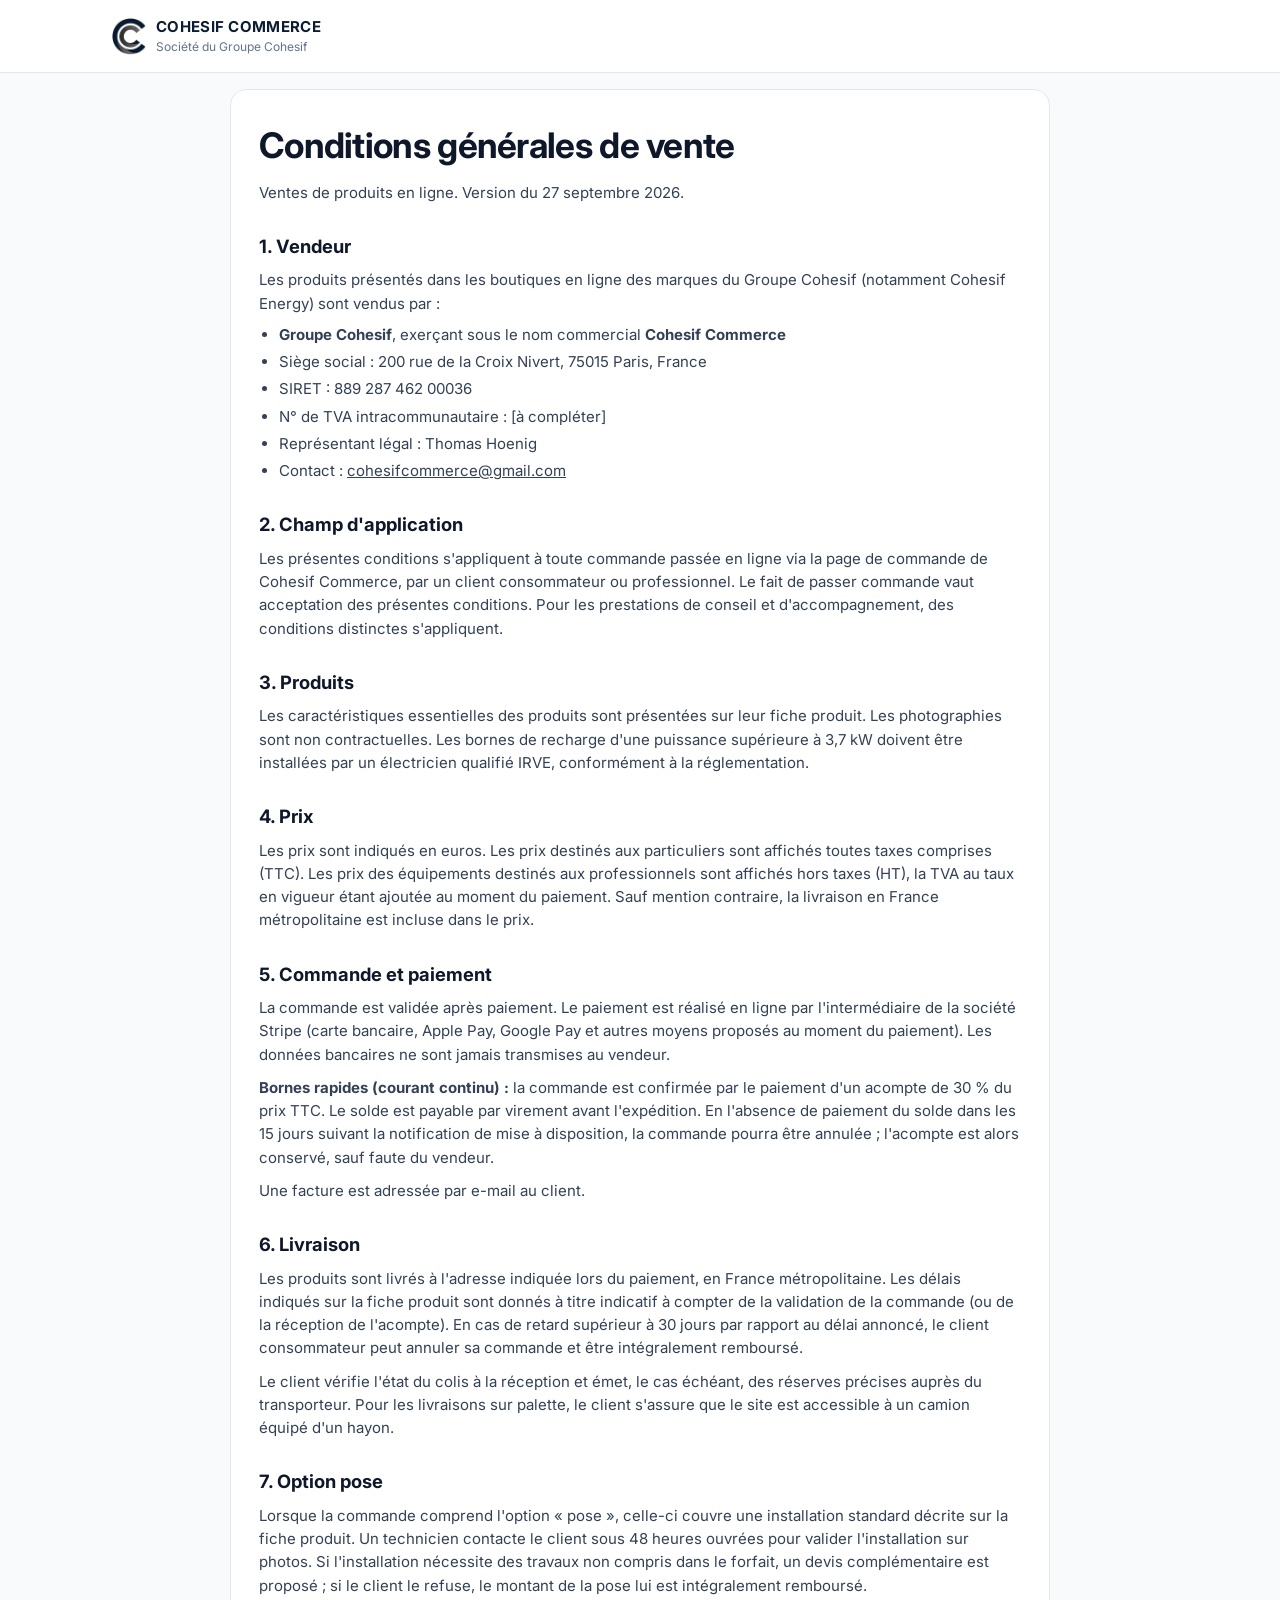
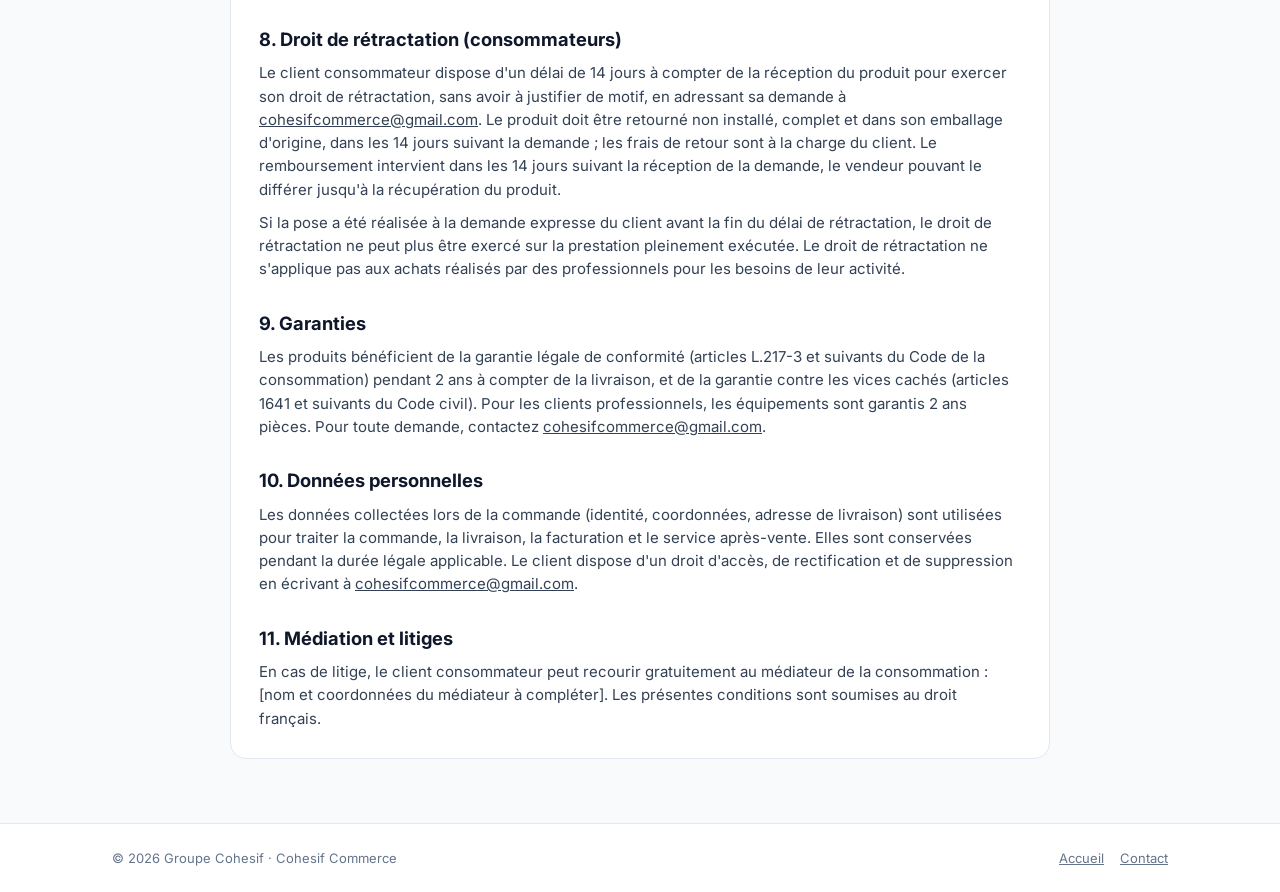
==== cgv-vente.html @ ed8e84c2 "Page de commande centralisée et paiement Stripe pour les boutiques du groupe - commande.html : récap" ====
<!DOCTYPE html>
<html lang="fr">
<head>
  <meta charset="UTF-8" />
  <meta name="viewport" content="width=device-width, initial-scale=1.0" />
  <title>Conditions générales de vente — Boutique | Cohesif Commerce</title>
  <meta name="description" content="Conditions générales de vente des produits commandés en ligne auprès de Cohesif Commerce (Groupe Cohesif)." />
  <meta name="robots" content="index, follow" />
  <link rel="canonical" href="https://cohesifcommerce.fr/cgv-vente.html" />
  <link rel="icon" type="image/png" sizes="32x32" href="./favicon-32x32.png" />
  <link rel="preconnect" href="https://fonts.googleapis.com" />
  <link rel="preconnect" href="https://fonts.gstatic.com" crossorigin />
  <link href="https://fonts.googleapis.com/css2?family=Inter:wght@400;500;600;700&display=swap" rel="stylesheet" />
  <link rel="stylesheet" href="./commande.css" />
</head>
<body>

<header class="co-header">
  <div class="wrap">
    <a href="./index.html" class="co-brand">
      <img src="./img/logo-commerce-mark.png" alt="" width="34" height="37" />
      <span><strong>COHESIF COMMERCE</strong><small>Société du Groupe Cohesif</small></span>
    </a>
  </div>
</header>

<main class="co-main">
  <div class="wrap">
    <article class="co-card co-doc">
      <h1>Conditions générales de vente</h1>
      <p>Ventes de produits en ligne. Version du 27 septembre 2026.</p>

      <h2 id="vendeur">1. Vendeur</h2>
      <p>Les produits présentés dans les boutiques en ligne des marques du Groupe Cohesif (notamment Cohesif Energy) sont vendus par :</p>
      <ul>
        <li><strong>Groupe Cohesif</strong>, exerçant sous le nom commercial <strong>Cohesif Commerce</strong></li>
        <li>Siège social : 200 rue de la Croix Nivert, 75015 Paris, France</li>
        <li>SIRET : 889 287 462 00036</li>
        <li>N° de TVA intracommunautaire : [à compléter]</li>
        <li>Représentant légal : Thomas Hoenig</li>
        <li>Contact : <a href="mailto:cohesifcommerce@gmail.com">cohesifcommerce@gmail.com</a></li>
      </ul>

      <h2>2. Champ d'application</h2>
      <p>Les présentes conditions s'appliquent à toute commande passée en ligne via la page de commande de Cohesif Commerce, par un client consommateur ou professionnel. Le fait de passer commande vaut acceptation des présentes conditions. Pour les prestations de conseil et d'accompagnement, des conditions distinctes s'appliquent.</p>

      <h2>3. Produits</h2>
      <p>Les caractéristiques essentielles des produits sont présentées sur leur fiche produit. Les photographies sont non contractuelles. Les bornes de recharge d'une puissance supérieure à 3,7 kW doivent être installées par un électricien qualifié IRVE, conformément à la réglementation.</p>

      <h2>4. Prix</h2>
      <p>Les prix sont indiqués en euros. Les prix destinés aux particuliers sont affichés toutes taxes comprises (TTC). Les prix des équipements destinés aux professionnels sont affichés hors taxes (HT), la TVA au taux en vigueur étant ajoutée au moment du paiement. Sauf mention contraire, la livraison en France métropolitaine est incluse dans le prix.</p>

      <h2>5. Commande et paiement</h2>
      <p>La commande est validée après paiement. Le paiement est réalisé en ligne par l'intermédiaire de la société Stripe (carte bancaire, Apple Pay, Google Pay et autres moyens proposés au moment du paiement). Les données bancaires ne sont jamais transmises au vendeur.</p>
      <p><strong>Bornes rapides (courant continu) :</strong> la commande est confirmée par le paiement d'un acompte de 30 % du prix TTC. Le solde est payable par virement avant l'expédition. En l'absence de paiement du solde dans les 15 jours suivant la notification de mise à disposition, la commande pourra être annulée ; l'acompte est alors conservé, sauf faute du vendeur.</p>
      <p>Une facture est adressée par e-mail au client.</p>

      <h2>6. Livraison</h2>
      <p>Les produits sont livrés à l'adresse indiquée lors du paiement, en France métropolitaine. Les délais indiqués sur la fiche produit sont donnés à titre indicatif à compter de la validation de la commande (ou de la réception de l'acompte). En cas de retard supérieur à 30 jours par rapport au délai annoncé, le client consommateur peut annuler sa commande et être intégralement remboursé.</p>
      <p>Le client vérifie l'état du colis à la réception et émet, le cas échéant, des réserves précises auprès du transporteur. Pour les livraisons sur palette, le client s'assure que le site est accessible à un camion équipé d'un hayon.</p>

      <h2>7. Option pose</h2>
      <p>Lorsque la commande comprend l'option « pose », celle-ci couvre une installation standard décrite sur la fiche produit. Un technicien contacte le client sous 48 heures ouvrées pour valider l'installation sur photos. Si l'installation nécessite des travaux non compris dans le forfait, un devis complémentaire est proposé ; si le client le refuse, le montant de la pose lui est intégralement remboursé.</p>

      <h2>8. Droit de rétractation (consommateurs)</h2>
      <p>Le client consommateur dispose d'un délai de 14 jours à compter de la réception du produit pour exercer son droit de rétractation, sans avoir à justifier de motif, en adressant sa demande à <a href="mailto:cohesifcommerce@gmail.com">cohesifcommerce@gmail.com</a>. Le produit doit être retourné non installé, complet et dans son emballage d'origine, dans les 14 jours suivant la demande ; les frais de retour sont à la charge du client. Le remboursement intervient dans les 14 jours suivant la réception de la demande, le vendeur pouvant le différer jusqu'à la récupération du produit.</p>
      <p>Si la pose a été réalisée à la demande expresse du client avant la fin du délai de rétractation, le droit de rétractation ne peut plus être exercé sur la prestation pleinement exécutée. Le droit de rétractation ne s'applique pas aux achats réalisés par des professionnels pour les besoins de leur activité.</p>

      <h2>9. Garanties</h2>
      <p>Les produits bénéficient de la garantie légale de conformité (articles L.217-3 et suivants du Code de la consommation) pendant 2 ans à compter de la livraison, et de la garantie contre les vices cachés (articles 1641 et suivants du Code civil). Pour les clients professionnels, les équipements sont garantis 2 ans pièces. Pour toute demande, contactez <a href="mailto:cohesifcommerce@gmail.com">cohesifcommerce@gmail.com</a>.</p>

      <h2>10. Données personnelles</h2>
      <p>Les données collectées lors de la commande (identité, coordonnées, adresse de livraison) sont utilisées pour traiter la commande, la livraison, la facturation et le service après-vente. Elles sont conservées pendant la durée légale applicable. Le client dispose d'un droit d'accès, de rectification et de suppression en écrivant à <a href="mailto:cohesifcommerce@gmail.com">cohesifcommerce@gmail.com</a>.</p>

      <h2>11. Médiation et litiges</h2>
      <p>En cas de litige, le client consommateur peut recourir gratuitement au médiateur de la consommation : [nom et coordonnées du médiateur à compléter]. Les présentes conditions sont soumises au droit français.</p>
    </article>
  </div>
</main>

<footer class="co-footer">
  <div class="wrap">
    <div>© 2026 Groupe Cohesif · Cohesif Commerce</div>
    <nav><a href="./index.html">Accueil</a><a href="mailto:cohesifcommerce@gmail.com">Contact</a></nav>
  </div>
</footer>
</body>
</html>
---- commande.css ----
/* ========================================
   COHESIF COMMERCE — PAGES DE COMMANDE
   ======================================== */
*, *::before, *::after { box-sizing: border-box; margin: 0; padding: 0; }
:root {
  --navy: #0c1c33;
  --navy-700: #16294a;
  --ink-900: #0f172a;
  --ink-800: #1e293b;
  --ink-700: #334155;
  --ink-600: #475569;
  --ink-500: #64748b;
  --ink-400: #94a3b8;
  --ink-200: #e2e8f0;
  --ink-100: #f1f5f9;
  --ink-50: #f8fafc;
  --green: #0f7c4a;
  --green-50: #ecfdf5;
  --green-100: #d1fae5;
  --blue-50: #eff6ff;
  --blue-700: #0c3d68;
  --amber-50: #fffbeb;
  --amber-700: #92400e;
  --radius: 16px;
  --shadow: 0 10px 30px rgba(15, 23, 42, 0.08);
}
html { -webkit-text-size-adjust: 100%; }
body {
  font-family: 'Inter', -apple-system, BlinkMacSystemFont, 'Segoe UI', Roboto, Helvetica, Arial, sans-serif;
  color: var(--ink-800);
  background: var(--ink-50);
  line-height: 1.55;
  -webkit-font-smoothing: antialiased;
}
img { max-width: 100%; display: block; }
a { color: inherit; }
.wrap { width: 100%; max-width: 1120px; margin: 0 auto; padding: 0 16px; }
@media (min-width: 768px) { .wrap { padding: 0 32px; } }

/* === EN-TÊTE === */
.co-header { background: white; border-bottom: 1px solid var(--ink-200); }
.co-header .wrap { display: flex; align-items: center; justify-content: space-between; gap: 16px; height: 72px; }
.co-brand { display: flex; align-items: center; gap: 10px; text-decoration: none; }
.co-brand img { width: 34px; height: auto; }
.co-brand strong { display: block; font-size: 15px; color: var(--navy); letter-spacing: 0.02em; }
.co-brand small { display: block; font-size: 12px; color: var(--ink-500); }
.co-secure { display: inline-flex; align-items: center; gap: 8px; font-size: 13px; font-weight: 600; color: var(--green); }

/* === ÉTAPES === */
.co-steps { display: flex; gap: 8px; padding: 20px 0 8px; font-size: 13px; color: var(--ink-500); flex-wrap: wrap; }
.co-steps li { list-style: none; display: flex; align-items: center; gap: 8px; }
.co-steps li + li::before { content: ''; width: 24px; height: 1px; background: var(--ink-200); }
.co-steps span {
  width: 22px; height: 22px; border-radius: 50%;
  display: inline-flex; align-items: center; justify-content: center;
  background: var(--ink-200); color: var(--ink-600); font-size: 12px; font-weight: 700;
}
.co-steps .active { color: var(--navy); font-weight: 600; }
.co-steps .active span { background: var(--navy); color: white; }
.co-steps .done span { background: var(--green); color: white; }

/* === MISE EN PAGE === */
.co-main { padding: 16px 0 64px; }
.co-grid { display: grid; gap: 20px; }
@media (min-width: 900px) {
  .co-grid { grid-template-columns: 1.35fr 1fr; gap: 28px; align-items: start; }
  .co-aside { position: sticky; top: 24px; }
}
.co-card { background: white; border: 1px solid var(--ink-200); border-radius: var(--radius); padding: 20px; }
@media (min-width: 768px) { .co-card { padding: 28px; } }
.co-kicker { font-size: 12px; font-weight: 700; text-transform: uppercase; letter-spacing: 0.08em; color: var(--ink-500); }
h1.co-title { font-size: clamp(1.4rem, 3.5vw, 1.85rem); letter-spacing: -0.02em; color: var(--ink-900); line-height: 1.2; margin: 6px 0 18px; }

/* === PRODUIT === */
.co-product { display: grid; gap: 20px; }
@media (min-width: 600px) { .co-product { grid-template-columns: 200px 1fr; } }
.co-product-img {
  aspect-ratio: 1 / 1; border-radius: 12px; border: 1px solid var(--ink-200);
  background: radial-gradient(closest-side, #fff, var(--ink-100));
  padding: 12px;
}
.co-product-img img { width: 100%; height: 100%; object-fit: contain; }
.co-chip {
  display: inline-flex; align-items: center; gap: 6px; padding: 4px 10px; border-radius: 999px;
  background: var(--green-50); color: var(--green); font-size: 12px; font-weight: 600; border: 1px solid var(--green-100);
}
.co-product h2 { font-size: 1.3rem; color: var(--ink-900); letter-spacing: -0.01em; margin: 10px 0 4px; }
.co-variant { font-weight: 600; color: var(--ink-700); }
.co-variant-detail { font-size: 14px; color: var(--ink-500); margin-top: 2px; }
.co-points { list-style: none; display: grid; gap: 6px; margin-top: 14px; }
.co-points li { display: flex; gap: 8px; font-size: 14px; color: var(--ink-700); }
.co-points svg { color: var(--green); flex-shrink: 0; margin-top: 3px; }
.co-specs { width: 100%; border-collapse: collapse; margin-top: 22px; font-size: 14px; }
.co-specs th, .co-specs td { text-align: left; padding: 9px 0; border-bottom: 1px solid var(--ink-100); vertical-align: top; }
.co-specs th { color: var(--ink-500); font-weight: 500; width: 42%; padding-right: 12px; }
.co-specs td { color: var(--ink-800); }
.co-back { display: inline-flex; align-items: center; gap: 6px; margin-top: 18px; font-size: 14px; color: var(--ink-600); }
.co-back:hover { color: var(--navy); }
.co-note { margin-top: 18px; padding: 14px 16px; border-radius: 12px; background: var(--ink-50); border: 1px dashed var(--ink-200); font-size: 13.5px; color: var(--ink-600); }
.co-note strong { color: var(--ink-800); }

/* === RÉCAPITULATIF === */
.co-summary h3 { font-size: 1.05rem; color: var(--ink-900); margin-bottom: 14px; }
.co-lines { list-style: none; display: grid; gap: 10px; font-size: 14.5px; }
.co-lines li { display: flex; justify-content: space-between; gap: 12px; }
.co-lines .muted { color: var(--ink-500); }
.co-lines .free { color: var(--green); font-weight: 600; }
.co-total { display: flex; justify-content: space-between; align-items: baseline; gap: 12px; margin-top: 14px; padding-top: 14px; border-top: 1px solid var(--ink-200); }
.co-total span { font-weight: 600; }
.co-total strong { font-size: 1.6rem; letter-spacing: -0.02em; color: var(--ink-900); }
.co-deposit { margin-top: 14px; padding: 14px 16px; border-radius: 12px; background: var(--blue-50); color: var(--blue-700); font-size: 14px; }
.co-deposit strong { display: flex; justify-content: space-between; font-size: 1.15rem; margin-bottom: 4px; }
.co-meta { list-style: none; display: grid; gap: 8px; margin-top: 16px; font-size: 13.5px; color: var(--ink-600); }
.co-meta li { display: flex; gap: 8px; align-items: flex-start; }
.co-meta svg { flex-shrink: 0; color: var(--green); margin-top: 2px; }

.co-pay {
  display: flex; align-items: center; justify-content: center; gap: 10px;
  width: 100%; height: 56px; margin-top: 20px; border-radius: 12px; border: 0;
  background: var(--navy); color: white; font: inherit; font-size: 16.5px; font-weight: 600;
  text-decoration: none; cursor: pointer; transition: background 0.15s ease, box-shadow 0.15s ease;
}
.co-pay:hover { background: var(--navy-700); box-shadow: var(--shadow); }
.co-pay.alt { background: var(--green); }
.co-legal { font-size: 12.5px; color: var(--ink-500); text-align: center; margin-top: 10px; }
.co-legal a { text-decoration: underline; }
.co-methods { display: flex; flex-wrap: wrap; justify-content: center; gap: 6px; margin-top: 14px; }
.co-methods span {
  font-size: 11.5px; font-weight: 700; color: var(--ink-600); letter-spacing: 0.02em;
  padding: 4px 8px; border: 1px solid var(--ink-200); border-radius: 6px; background: white;
}
.co-stripe { display: flex; align-items: center; justify-content: center; gap: 6px; margin-top: 10px; font-size: 12.5px; color: var(--ink-500); }
.co-warning { margin-top: 16px; padding: 12px 14px; border-radius: 12px; background: var(--amber-50); color: var(--amber-700); font-size: 13.5px; }

.co-help { margin-top: 16px; font-size: 13.5px; color: var(--ink-600); text-align: center; }
.co-help a { color: var(--navy); font-weight: 600; }

/* === ÉTATS === */
.co-loading { padding: 80px 0; text-align: center; color: var(--ink-500); }
.co-empty { max-width: 560px; margin: 40px auto; text-align: center; }
.co-empty h1 { font-size: 1.6rem; color: var(--ink-900); margin-bottom: 10px; }
.co-empty p { color: var(--ink-600); margin-bottom: 20px; }
.co-empty .co-pay { max-width: 320px; margin: 0 auto; }
[hidden] { display: none !important; }

/* === PIED DE PAGE === */
.co-footer { border-top: 1px solid var(--ink-200); background: white; padding: 24px 0; font-size: 13px; color: var(--ink-500); }
.co-footer .wrap { display: flex; flex-wrap: wrap; justify-content: space-between; gap: 12px; }
.co-footer nav { display: flex; gap: 16px; flex-wrap: wrap; }
.co-footer a:hover { color: var(--navy); }

/* === PAGES DE TEXTE (CGV, confirmation) === */
.co-doc { max-width: 820px; margin: 0 auto; }
.co-doc h1 { font-size: clamp(1.6rem, 4vw, 2.2rem); color: var(--ink-900); letter-spacing: -0.02em; margin-bottom: 8px; }
.co-doc h2 { font-size: 1.15rem; color: var(--ink-900); margin: 28px 0 8px; }
.co-doc p, .co-doc li { font-size: 15px; color: var(--ink-700); }
.co-doc p + p { margin-top: 10px; }
.co-doc ul { padding-left: 20px; margin-top: 8px; display: grid; gap: 4px; }
.co-success-icon {
  width: 64px; height: 64px; border-radius: 50%; margin: 0 auto 16px;
  display: flex; align-items: center; justify-content: center;
  background: var(--green-50); color: var(--green);
}
.co-next { list-style: none; display: grid; gap: 12px; margin: 24px 0; text-align: left; }
.co-next li { display: flex; gap: 12px; padding: 14px 16px; background: white; border: 1px solid var(--ink-200); border-radius: 12px; font-size: 14.5px; color: var(--ink-700); }
.co-next b { flex-shrink: 0; width: 26px; height: 26px; border-radius: 50%; background: var(--navy); color: white; display: flex; align-items: center; justify-content: center; font-size: 13px; }

/* === MOBILE : aller à l'essentiel === */
@media (max-width: 599px) {
  .co-specs { display: none; }
  .co-secure-long { display: none; }
  .co-brand small { display: none; }
  .co-product-img { max-width: 220px; margin: 0 auto; width: 100%; }
}
@media (min-width: 600px) { .co-secure-short { display: none; } }
@media (max-width: 599px) {
  .co-steps { font-size: 12px; gap: 6px; flex-wrap: nowrap; }
  .co-steps li + li::before { width: 8px; }
}
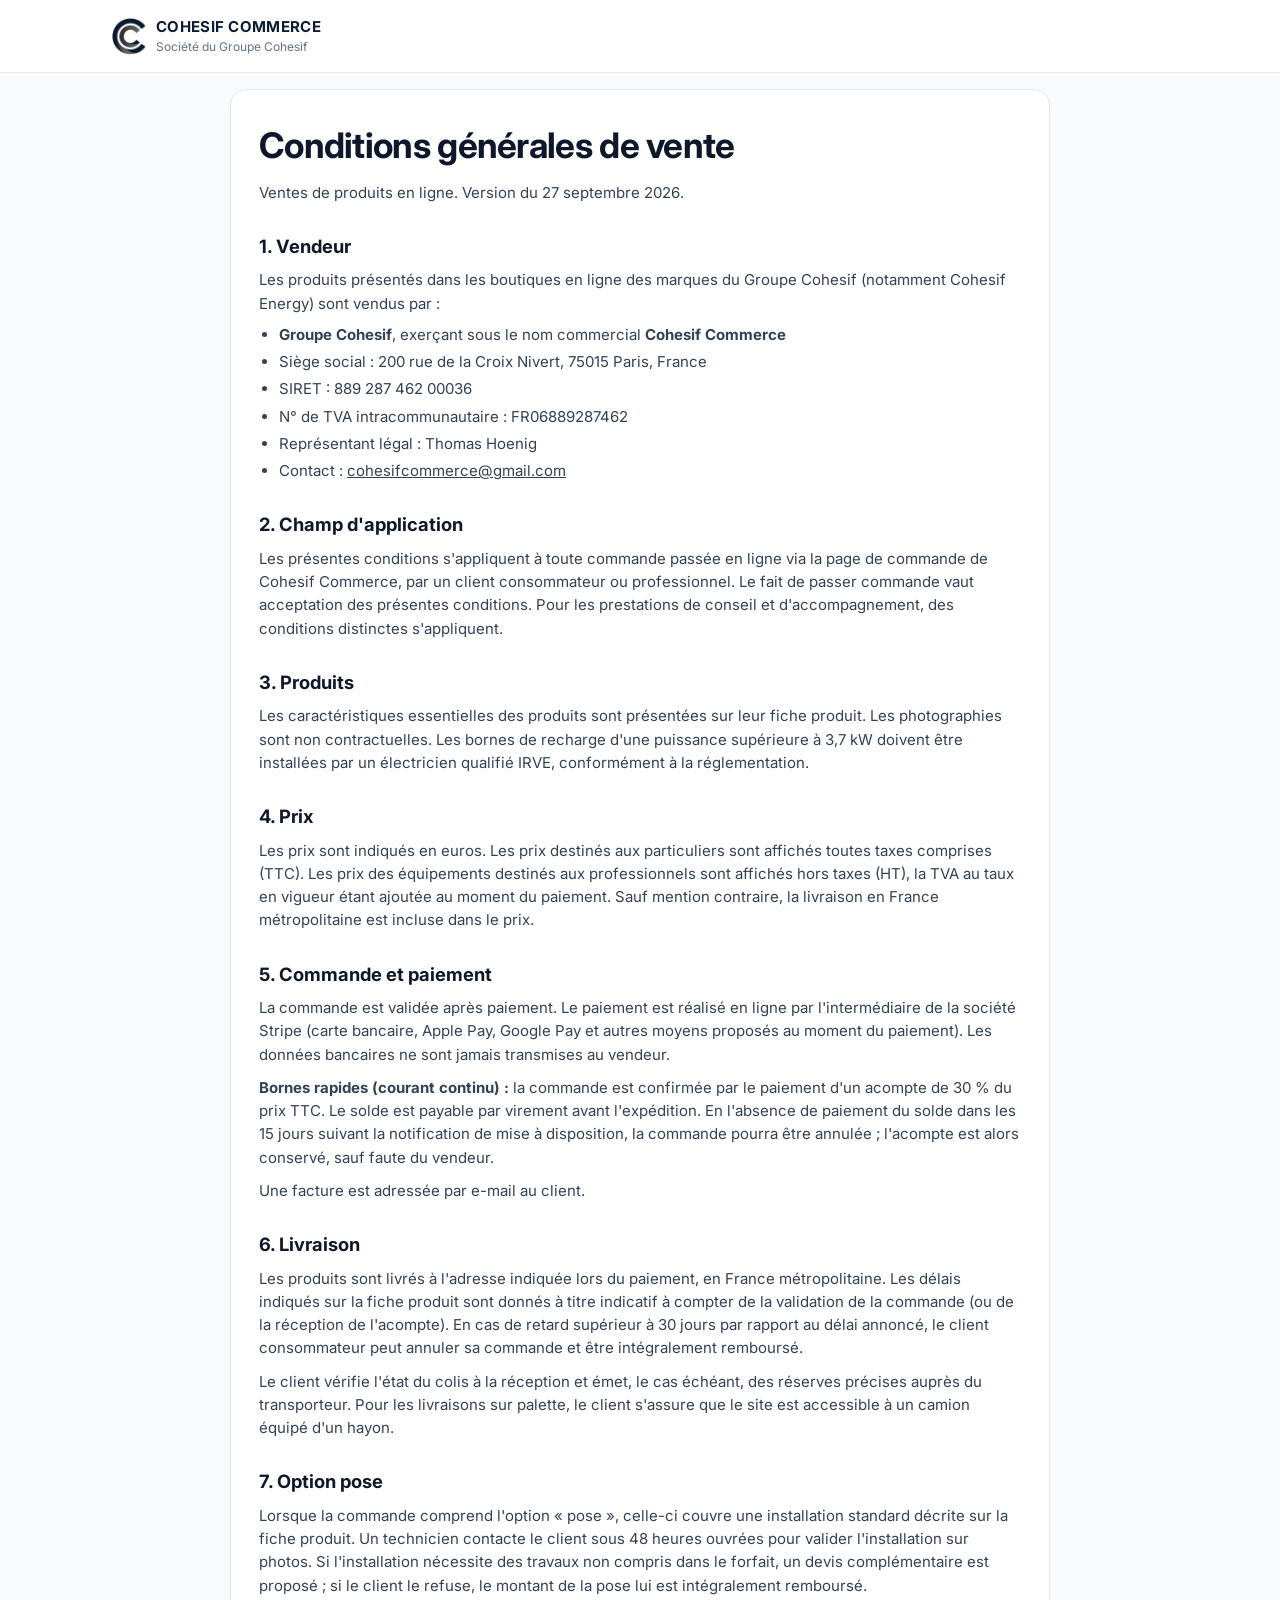
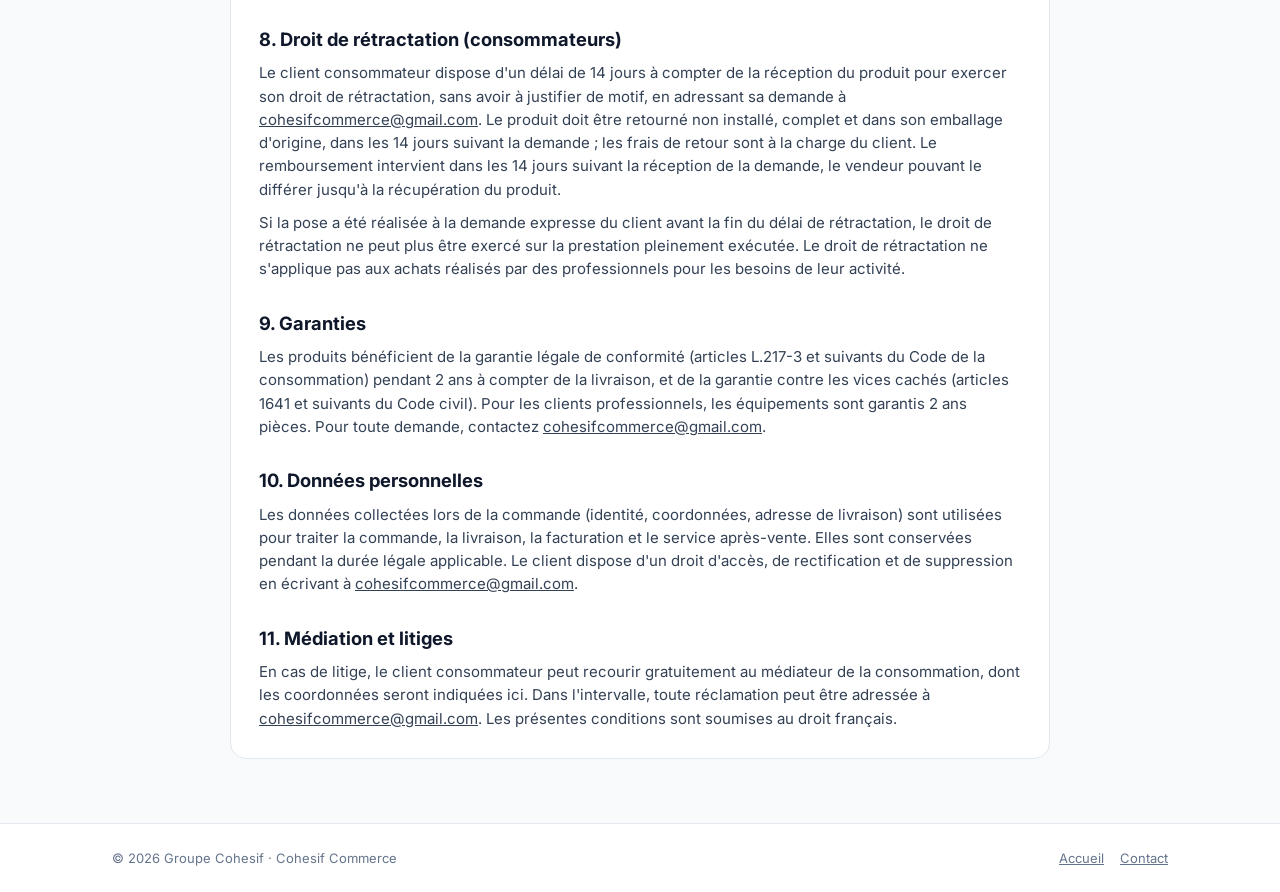
==== commit 55cd83d5: "CGV : ajoute le numéro de TVA intracommunautaire Co-Authored-By: Claude Opus 5.5 <noreply@anthropic." ====
--- a/cgv-vente.html
+++ b/cgv-vente.html
@@ -36,7 +36,7 @@
         <li><strong>Groupe Cohesif</strong>, exerçant sous le nom commercial <strong>Cohesif Commerce</strong></li>
         <li>Siège social : 200 rue de la Croix Nivert, 75015 Paris, France</li>
         <li>SIRET : 889 287 462 00036</li>
-        <li>N° de TVA intracommunautaire : [à compléter]</li>
+        <li>N° de TVA intracommunautaire : FR06889287462</li>
         <li>Représentant légal : Thomas Hoenig</li>
         <li>Contact : <a href="mailto:cohesifcommerce@gmail.com">cohesifcommerce@gmail.com</a></li>
       </ul>
@@ -73,7 +73,7 @@
       <p>Les données collectées lors de la commande (identité, coordonnées, adresse de livraison) sont utilisées pour traiter la commande, la livraison, la facturation et le service après-vente. Elles sont conservées pendant la durée légale applicable. Le client dispose d'un droit d'accès, de rectification et de suppression en écrivant à <a href="mailto:cohesifcommerce@gmail.com">cohesifcommerce@gmail.com</a>.</p>
 
       <h2>11. Médiation et litiges</h2>
-      <p>En cas de litige, le client consommateur peut recourir gratuitement au médiateur de la consommation : [nom et coordonnées du médiateur à compléter]. Les présentes conditions sont soumises au droit français.</p>
+      <p>En cas de litige, le client consommateur peut recourir gratuitement au médiateur de la consommation, dont les coordonnées seront indiquées ici. Dans l'intervalle, toute réclamation peut être adressée à <a href="mailto:cohesifcommerce@gmail.com">cohesifcommerce@gmail.com</a>. Les présentes conditions sont soumises au droit français.</p>
     </article>
   </div>
 </main>
